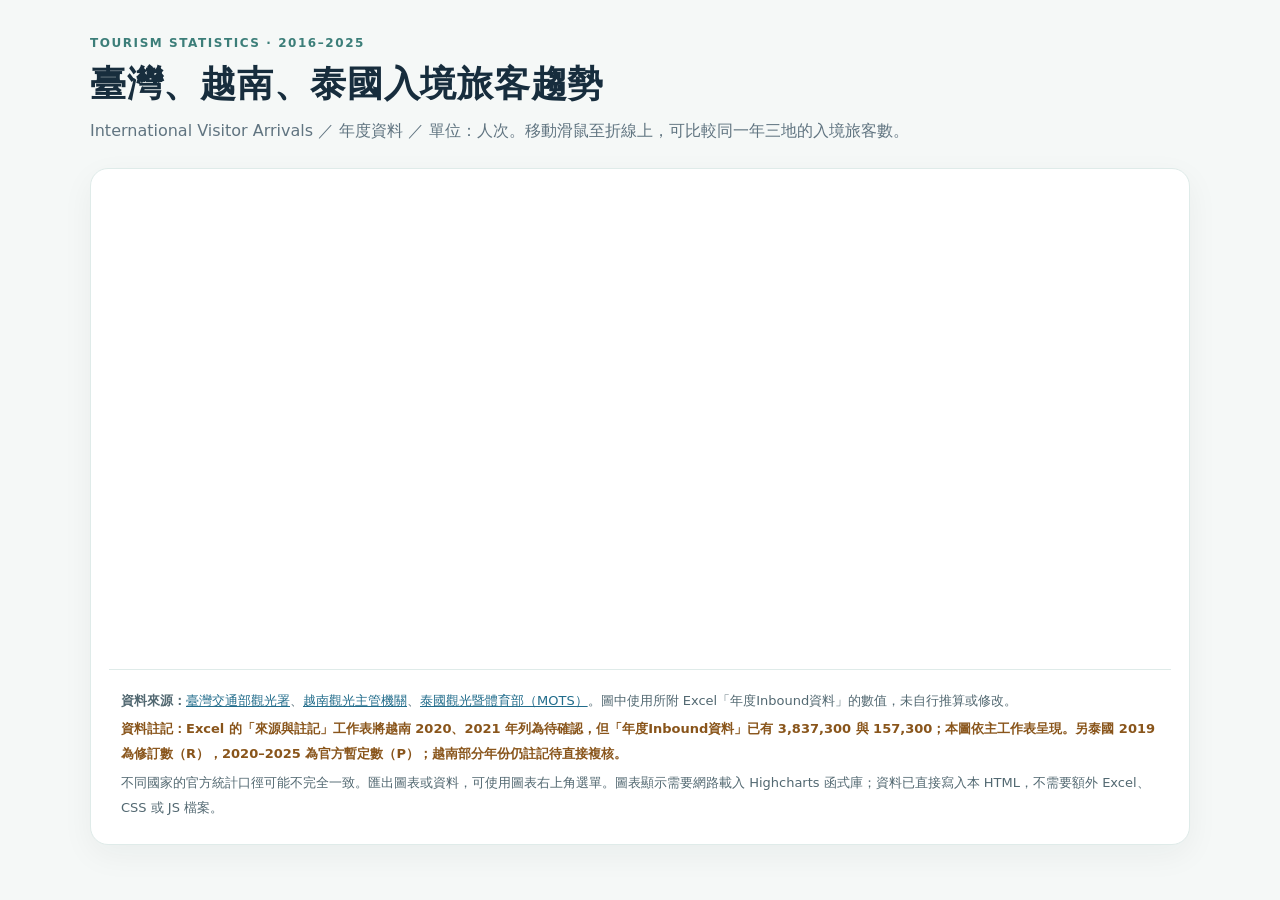
==== g1.html @ a278f2d5 "Add files via upload" ====
<!DOCTYPE html>
<html lang="zh-Hant">
<head>
<meta charset="UTF-8">
<meta name="viewport" content="width=device-width, initial-scale=1.0">
<title>2016–2025 臺灣、越南、泰國入境旅客趨勢｜Highcharts</title>
<script src="https://code.highcharts.com/highcharts.js"></script>
<script src="https://code.highcharts.com/modules/series-label.js"></script>
<script src="https://code.highcharts.com/modules/exporting.js"></script>
<script src="https://code.highcharts.com/modules/export-data.js"></script>
<script src="https://code.highcharts.com/modules/accessibility.js"></script>
<style>
:root{color-scheme:light;--ink:#172d3d;--muted:#607480;--line:#dfebe9;--surface:#fff;--background:#f5f8f7}
*{box-sizing:border-box}body{margin:0;font-family:system-ui,-apple-system,"Noto Sans TC","Microsoft JhengHei",sans-serif;background:var(--background);color:var(--ink)}
.shell{max-width:1140px;margin:36px auto;padding:0 20px}.eyebrow{color:#3c7e79;font-weight:700;font-size:12px;letter-spacing:.13em;text-transform:uppercase}
h1{font-size:clamp(24px,3.4vw,36px);margin:10px 0 8px;letter-spacing:.02em}.subtitle{color:var(--muted);margin:0 0 22px;line-height:1.8}
.chart-panel{background:#fff;border:1px solid var(--line);border-radius:18px;padding:20px 18px 12px;box-shadow:0 10px 32px rgba(16,45,40,.05)}
#container{height:480px;min-width:0}.footnotes{padding:15px 12px 8px;border-top:1px solid var(--line);font-size:13px;color:#526871;line-height:1.9}
.footnotes p{margin:4px 0}.footnotes a{color:#216c8b}.data-status{font-weight:700;color:#89551b}
@media(max-width:600px){.shell{margin:20px auto;padding:0 12px}.chart-panel{padding:10px 8px}#container{height:410px}.footnotes{padding:12px 8px}}
</style>
</head>
<body>
<main class="shell">
<div class="eyebrow">Tourism Statistics · 2016–2025</div>
<h1>臺灣、越南、泰國入境旅客趨勢</h1>
<p class="subtitle">International Visitor Arrivals ／ 年度資料 ／ 單位：人次。移動滑鼠至折線上，可比較同一年三地的入境旅客數。</p>
<section class="chart-panel" aria-label="2016 至 2025 年臺灣、越南、泰國入境旅客折線圖">
<div id="container"></div>
<div class="footnotes">
<p><strong>資料來源：</strong><a href="https://stat.taiwan.net.tw/statistics?action=year" target="_blank" rel="noopener">臺灣交通部觀光署</a>、<a href="https://vietnamtourism.gov.vn/en/statistic/international" target="_blank" rel="noopener">越南觀光主管機關</a>、<a href="https://secretary.mots.go.th/tourism-stat" target="_blank" rel="noopener">泰國觀光暨體育部（MOTS）</a>。圖中使用所附 Excel「年度Inbound資料」的數值，未自行推算或修改。</p>
<p class="data-status">資料註記：Excel 的「來源與註記」工作表將越南 2020、2021 年列為待確認，但「年度Inbound資料」已有 3,837,300 與 157,300；本圖依主工作表呈現。另泰國 2019 為修訂數（R），2020–2025 為官方暫定數（P）；越南部分年份仍註記待直接複核。</p>
<p>不同國家的官方統計口徑可能不完全一致。匯出圖表或資料，可使用圖表右上角選單。圖表顯示需要網路載入 Highcharts 函式庫；資料已直接寫入本 HTML，不需要額外 Excel、CSS 或 JS 檔案。</p>
</div>
</section>
</main>
<script>
const years = [2016, 2017, 2018, 2019, 2020, 2021, 2022, 2023, 2024, 2025];
const visitorSeries = [{"name": "臺灣", "color": "#237b9d", "data": [10690279, 10739601, 11066707, 11864105, 1377861, 140479, 895962, 6486951, 7857686, 8574547]}, {"name": "越南", "color": "#da8c3b", "data": [10012735, 12922151, 15497791, 18008591, 3837300, 157300, 3661222, 12602434, 17583901, 21168291]}, {"name": "泰國", "color": "#437e62", "data": [32529588, 35591978, 38178194, 39916251, 6702396, 427869, 11065226, 28150016, 35545714, 32974321]}];
Highcharts.setOptions({lang:{contextButtonTitle:'圖表選單',downloadPNG:'下載 PNG 圖片',downloadJPEG:'下載 JPEG 圖片',downloadPDF:'下載 PDF',downloadSVG:'下載 SVG',downloadCSV:'下載 CSV',downloadXLS:'下載 XLS',viewData:'檢視資料表',hideData:'隱藏資料表',printChart:'列印圖表',viewFullscreen:'全螢幕檢視',exitFullscreen:'結束全螢幕',numericSymbols:['千','百萬','十億']}});
Highcharts.chart('container', {
 chart:{type:'line',backgroundColor:'transparent',plotBorderColor:'#e0e9e8',plotBorderWidth:1,plotBorderRadius:5,spacingTop:30,spacingBottom:10},
 title:{text:'International Visitor Arrivals（2016–2025）',align:'left',style:{fontSize:'17px',fontWeight:'600',color:'#172d3d'}},
 subtitle:{text:'Taiwan · Vietnam · Thailand',align:'left',style:{color:'#6c8088'}},
 credits:{enabled:false},
 xAxis:{categories:years.map(String),crosshair:{width:1,color:'#a4b9b5',dashStyle:'ShortDash'},title:{text:'年度'},lineWidth:0,tickLength:6,tickColor:'#e6e6e6'},
 yAxis:{min:0,title:{text:'入境旅客人次'},labels:{formatter:function(){return Highcharts.numberFormat(this.value/1000000,0)+' 百萬';}},gridLineColor:'#e8efee'},
 legend:{enabled:true,align:'center',verticalAlign:'bottom',itemStyle:{fontWeight:'500'}},
 tooltip:{shared:true,useHTML:true,backgroundColor:'#fff',borderColor:'#dce8e5',shadow:true,
 formatter:function(){let s='<div style="min-width:205px"><div style="font-weight:700;font-size:14px;padding-bottom:7px;margin-bottom:7px;border-bottom:1px solid #e2ebe9">'+years[this.points[0].point.index]+' 年</div>';this.points.forEach(p=>{s+='<div style="display:flex;align-items:center;justify-content:space-between;gap:18px;margin:5px 0"><span><span style="color:'+p.color+'">●</span> '+p.series.name+'</span><strong>'+Highcharts.numberFormat(p.y,0,'.',',')+'</strong></div>'});return s+'</div>';}},
 plotOptions:{series:{lineWidth:3,marker:{enabled:false,symbol:'circle',radius:4,states:{hover:{enabled:true,radius:6}}},states:{hover:{lineWidthPlus:1}},label:{enabled:false}}},
 accessibility:{description:'顯示2016年至2025年，臺灣、越南、泰國年度入境旅客人次的比較折線圖'},
 exporting:{enabled:true,filename:'International_Visitor_Arrivals_2016_2025'},
 series:visitorSeries
});
</script>
</body>
</html>
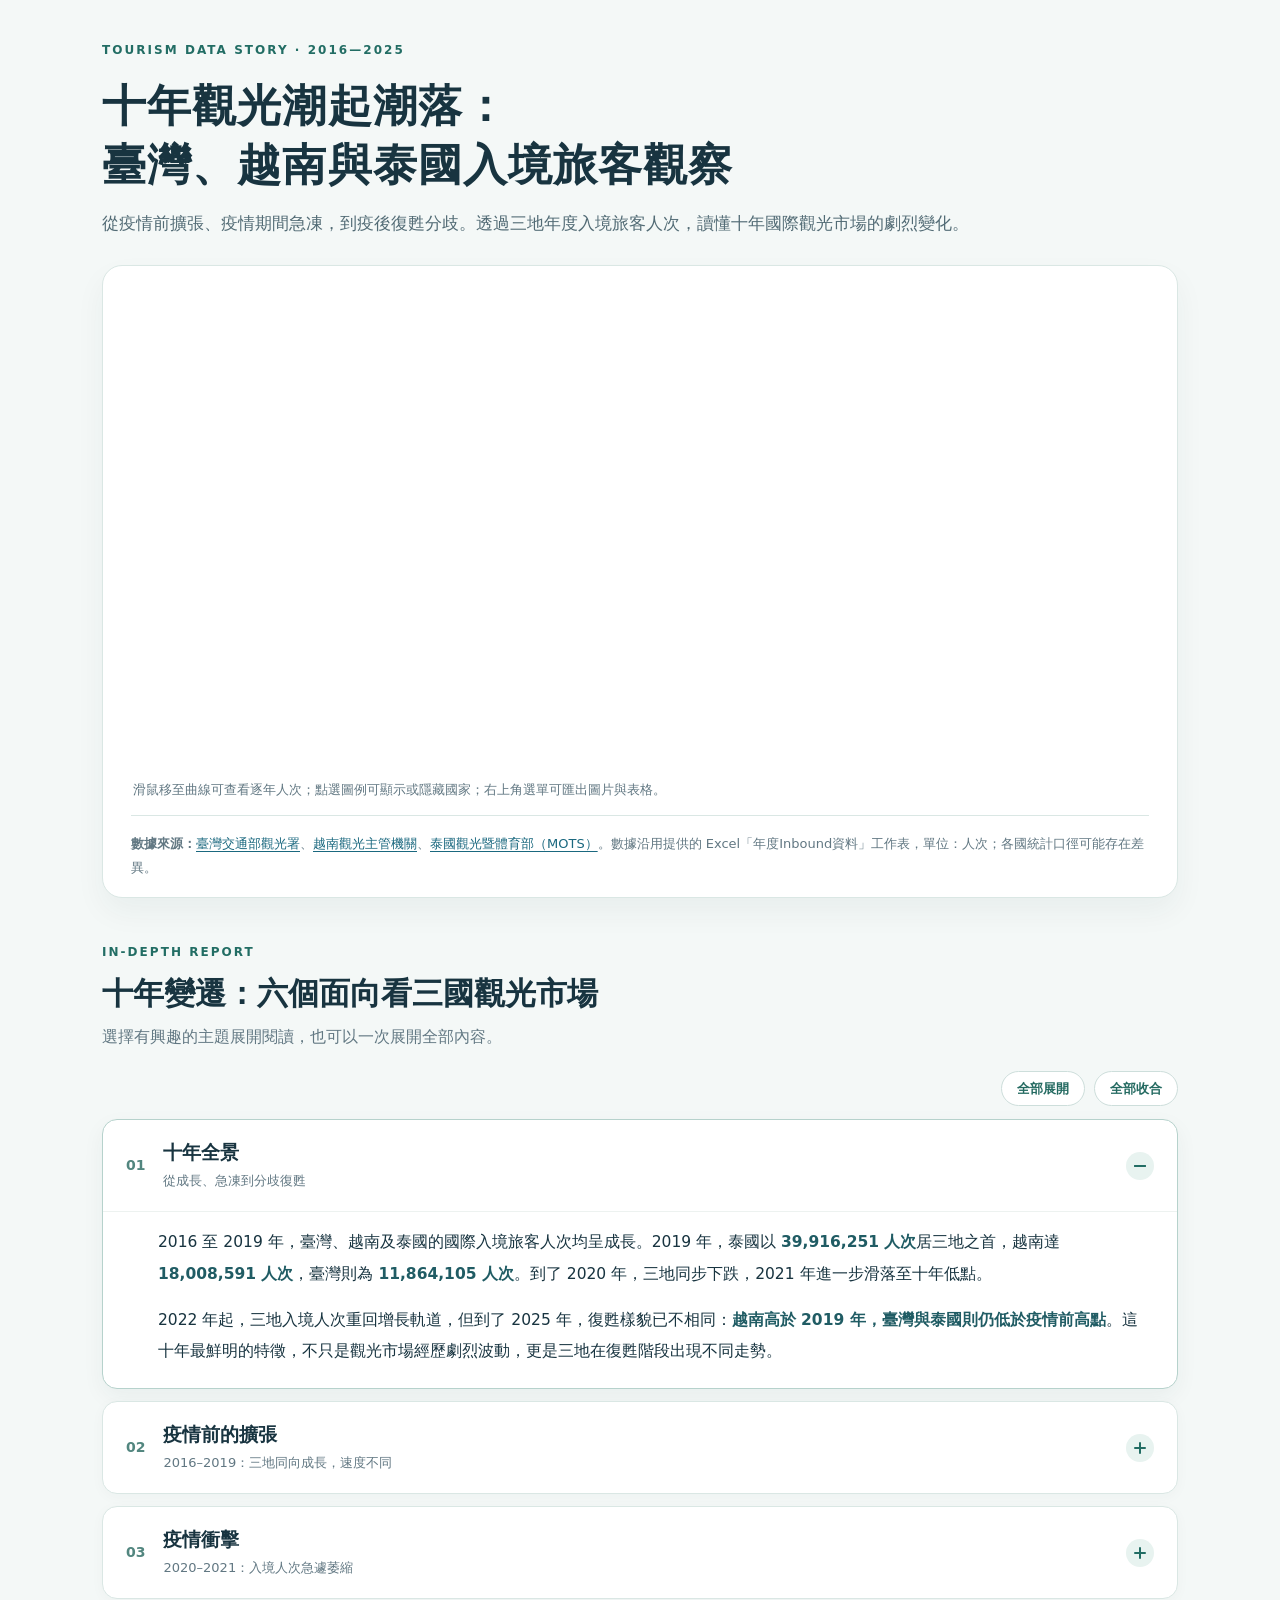
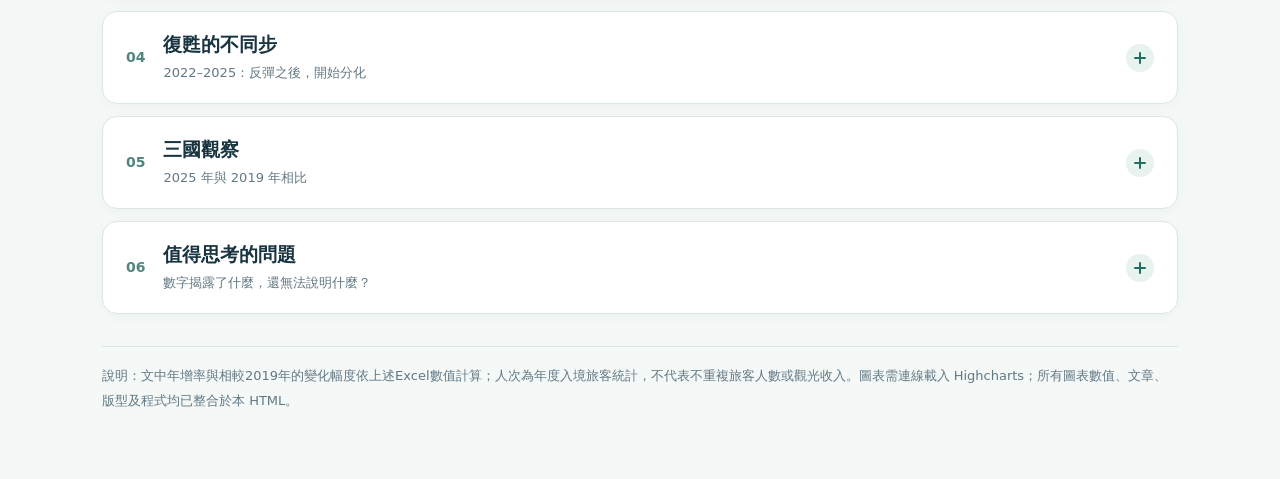
==== commit a99104be: "Add files via upload" ====
--- a/g1.html
+++ b/g1.html
@@ -1,58 +1,34 @@
-<!DOCTYPE html>
-<html lang="zh-Hant">
-<head>
-<meta charset="UTF-8">
-<meta name="viewport" content="width=device-width, initial-scale=1.0">
-<title>2016–2025 臺灣、越南、泰國入境旅客趨勢｜Highcharts</title>
-<script src="https://code.highcharts.com/highcharts.js"></script>
-<script src="https://code.highcharts.com/modules/series-label.js"></script>
-<script src="https://code.highcharts.com/modules/exporting.js"></script>
-<script src="https://code.highcharts.com/modules/export-data.js"></script>
-<script src="https://code.highcharts.com/modules/accessibility.js"></script>
+<!doctype html>
+<html lang="zh-Hant"><head><meta charset="UTF-8"><meta name="viewport" content="width=device-width, initial-scale=1"><meta name="description" content="比較2016至2025年臺灣、越南與泰國的年度入境旅客人次，透過Highcharts互動圖表與分章報導了解十年變化。"><title>十年觀光潮起潮落｜臺灣、越南、泰國入境旅客觀察</title>
+<script src="https://code.highcharts.com/highcharts.js"></script><script src="https://code.highcharts.com/modules/series-label.js"></script><script src="https://code.highcharts.com/modules/exporting.js"></script><script src="https://code.highcharts.com/modules/export-data.js"></script><script src="https://code.highcharts.com/modules/accessibility.js"></script>
 <style>
-:root{color-scheme:light;--ink:#172d3d;--muted:#607480;--line:#dfebe9;--surface:#fff;--background:#f5f8f7}
-*{box-sizing:border-box}body{margin:0;font-family:system-ui,-apple-system,"Noto Sans TC","Microsoft JhengHei",sans-serif;background:var(--background);color:var(--ink)}
-.shell{max-width:1140px;margin:36px auto;padding:0 20px}.eyebrow{color:#3c7e79;font-weight:700;font-size:12px;letter-spacing:.13em;text-transform:uppercase}
-h1{font-size:clamp(24px,3.4vw,36px);margin:10px 0 8px;letter-spacing:.02em}.subtitle{color:var(--muted);margin:0 0 22px;line-height:1.8}
-.chart-panel{background:#fff;border:1px solid var(--line);border-radius:18px;padding:20px 18px 12px;box-shadow:0 10px 32px rgba(16,45,40,.05)}
-#container{height:480px;min-width:0}.footnotes{padding:15px 12px 8px;border-top:1px solid var(--line);font-size:13px;color:#526871;line-height:1.9}
-.footnotes p{margin:4px 0}.footnotes a{color:#216c8b}.data-status{font-weight:700;color:#89551b}
-@media(max-width:600px){.shell{margin:20px auto;padding:0 12px}.chart-panel{padding:10px 8px}#container{height:410px}.footnotes{padding:12px 8px}}
-</style>
-</head>
-<body>
-<main class="shell">
-<div class="eyebrow">Tourism Statistics · 2016–2025</div>
-<h1>臺灣、越南、泰國入境旅客趨勢</h1>
-<p class="subtitle">International Visitor Arrivals ／ 年度資料 ／ 單位：人次。移動滑鼠至折線上，可比較同一年三地的入境旅客數。</p>
-<section class="chart-panel" aria-label="2016 至 2025 年臺灣、越南、泰國入境旅客折線圖">
-<div id="container"></div>
-<div class="footnotes">
-<p><strong>資料來源：</strong><a href="https://stat.taiwan.net.tw/statistics?action=year" target="_blank" rel="noopener">臺灣交通部觀光署</a>、<a href="https://vietnamtourism.gov.vn/en/statistic/international" target="_blank" rel="noopener">越南觀光主管機關</a>、<a href="https://secretary.mots.go.th/tourism-stat" target="_blank" rel="noopener">泰國觀光暨體育部（MOTS）</a>。圖中使用所附 Excel「年度Inbound資料」的數值，未自行推算或修改。</p>
-<p class="data-status">資料註記：Excel 的「來源與註記」工作表將越南 2020、2021 年列為待確認，但「年度Inbound資料」已有 3,837,300 與 157,300；本圖依主工作表呈現。另泰國 2019 為修訂數（R），2020–2025 為官方暫定數（P）；越南部分年份仍註記待直接複核。</p>
-<p>不同國家的官方統計口徑可能不完全一致。匯出圖表或資料，可使用圖表右上角選單。圖表顯示需要網路載入 Highcharts 函式庫；資料已直接寫入本 HTML，不需要額外 Excel、CSS 或 JS 檔案。</p>
-</div>
-</section>
-</main>
+:root{--ink:#183440;--muted:#627883;--line:#dae7e4;--bg:#f4f8f7;--green:#226d64;--card:#fff;--blue:#2586ad;--orange:#e19b4f;--teal:#39836b;color-scheme:light}*{box-sizing:border-box}html{scroll-behavior:smooth}body{margin:0;background:var(--bg);color:var(--ink);font-family:system-ui,-apple-system,"Noto Sans TC","Microsoft JhengHei",sans-serif;line-height:1.8}.shell{max-width:1120px;margin:0 auto;padding:40px 22px 65px}.eyebrow{font-size:12px;font-weight:800;letter-spacing:.17em;color:var(--green)}h1{font-size:clamp(29px,4vw,44px);line-height:1.35;letter-spacing:.025em;margin:14px 0}.lead{max-width:890px;color:#526b75;font-size:17px;margin:0 0 26px}.panel{background:#fff;border:1px solid var(--line);border-radius:20px;box-shadow:0 14px 30px rgba(19,64,57,.05)}.chart-panel{padding:22px 23px 18px}#container{height:485px;min-width:0}.chart-hint{font-size:13px;color:var(--muted);margin:5px 7px 14px}.source-line{border-top:1px solid var(--line);padding-top:16px;margin:4px 5px 0;font-size:13px;color:var(--muted)}a{color:#1a687f;text-underline-offset:3px}a:hover{color:#10445c}.story-header{margin:44px 0 19px}.story-header h2{font-size:clamp(23px,3vw,31px);line-height:1.4;margin:8px 0}.story-header p{margin:0;color:var(--muted)}.accordion-actions{display:flex;justify-content:flex-end;gap:9px;margin:0 0 13px}.text-btn{font:inherit;font-size:13px;font-weight:700;border:1px solid #cddedb;border-radius:999px;background:white;color:#246a61;padding:5px 15px;cursor:pointer}.text-btn:hover{background:#eaf3f0}.accordion-list{display:grid;gap:12px}.accordion-item{background:#fff;border:1px solid var(--line);border-radius:15px;overflow:hidden;box-shadow:0 3px 14px rgba(23,60,56,.03)}.accordion-item[open]{border-color:#b6d2cc;box-shadow:0 8px 22px rgba(23,60,56,.05)}summary{list-style:none;display:flex;align-items:center;justify-content:space-between;gap:15px;padding:19px 23px;cursor:pointer}summary::-webkit-details-marker{display:none}summary:focus-visible,.text-btn:focus-visible{outline:3px solid #6caaa0;outline-offset:2px}.summary-left{display:flex;align-items:center;gap:18px;min-width:0}.section-number{font-size:14px;font-weight:800;color:#52867f;flex-shrink:0}.accordion-title{display:block;font-size:19px;font-weight:750;line-height:1.4}.accordion-subtitle{display:block;color:var(--muted);font-size:13px;margin-top:3px}.toggle-icon{width:28px;height:28px;border-radius:50%;background:#e8f3f0;position:relative;flex-shrink:0}.toggle-icon:before,.toggle-icon:after{content:"";position:absolute;top:13px;left:8px;width:12px;height:2px;background:var(--green);border-radius:3px}.toggle-icon:after{transform:rotate(90deg);transition:transform .18s}.accordion-item[open] .toggle-icon:after{transform:rotate(0)}.accordion-body{padding:0 26px 21px 55px;border-top:1px solid #edf2f0;font-size:15.5px;line-height:2.02}.accordion-body p{margin:15px 0 0}.accordion-body strong{color:#205c64}.country-grid{display:grid;grid-template-columns:repeat(3,minmax(0,1fr));gap:13px;margin-top:21px}.country-card{border-radius:12px;background:#f5faf8;border:1px solid #e1eeeb;padding:18px}.country-card>strong{display:block;font-size:clamp(17px,2vw,22px);font-variant-numeric:tabular-nums;white-space:nowrap}.country-card small{display:block;color:var(--muted);font-size:12px}.country-card p{font-size:13px;line-height:1.8}.country-name{display:block;font-size:14px;font-weight:800;margin-bottom:8px}.tw{color:var(--blue)}.vn{color:#b57325}.th{color:var(--teal)}.ending{font-weight:700;color:#28695e}.page-footer{margin-top:32px;font-size:13px;color:var(--muted);line-height:1.9;border-top:1px solid #d9e6e2;padding-top:17px} @media(max-width:650px){.shell{padding:23px 12px 42px}.lead{font-size:15px}.chart-panel{padding:14px 8px 12px}#container{height:420px}.story-header{margin-top:33px}summary{padding:16px 14px}.summary-left{gap:10px}.accordion-title{font-size:17px}.accordion-subtitle{font-size:12px}.accordion-body{padding:0 17px 19px;font-size:14.5px}.country-grid{grid-template-columns:1fr}.country-card>strong{font-size:22px}}
+</style></head><body>
+<main class="shell"><div class="eyebrow">TOURISM DATA STORY · 2016—2025</div><h1>十年觀光潮起潮落：<br>臺灣、越南與泰國入境旅客觀察</h1><p class="lead">從疫情前擴張、疫情期間急凍，到疫後復甦分歧。透過三地年度入境旅客人次，讀懂十年國際觀光市場的劇烈變化。</p>
+<section class="panel chart-panel" aria-label="2016至2025年入境旅客互動折線圖"><div id="container"></div><p class="chart-hint">滑鼠移至曲線可查看逐年人次；點選圖例可顯示或隱藏國家；右上角選單可匯出圖片與表格。</p><p class="source-line"><strong>數據來源：</strong><a href="https://stat.taiwan.net.tw/statistics?action=year" target="_blank" rel="noopener noreferrer">臺灣交通部觀光署</a>、<a href="https://vietnamtourism.gov.vn/en/statistic/international" target="_blank" rel="noopener noreferrer">越南觀光主管機關</a>、<a href="https://secretary.mots.go.th/tourism-stat" target="_blank" rel="noopener noreferrer">泰國觀光暨體育部（MOTS）</a>。數據沿用提供的 Excel「年度Inbound資料」工作表，單位：人次；各國統計口徑可能存在差異。</p></section>
+<section aria-labelledby="story-title"><div class="story-header"><div class="eyebrow">IN-DEPTH REPORT</div><h2 id="story-title">十年變遷：六個面向看三國觀光市場</h2><p>選擇有興趣的主題展開閱讀，也可以一次展開全部內容。</p></div><div class="accordion-actions"><button class="text-btn" id="expandAll" type="button">全部展開</button><button class="text-btn" id="collapseAll" type="button">全部收合</button></div><div class="accordion-list"><details class="accordion-item" id="overview" open>
+<summary><span class="summary-left"><span class="section-number">01</span><span><span class="accordion-title">十年全景</span><span class="accordion-subtitle">從成長、急凍到分歧復甦</span></span></span><span class="toggle-icon" aria-hidden="true"></span></summary>
+<div class="accordion-body"><p>2016 至 2019 年，臺灣、越南及泰國的國際入境旅客人次均呈成長。2019 年，泰國以 <strong>39,916,251 人次</strong>居三地之首，越南達 <strong>18,008,591 人次</strong>，臺灣則為 <strong>11,864,105 人次</strong>。到了 2020 年，三地同步下跌，2021 年進一步滑落至十年低點。</p><p>2022 年起，三地入境人次重回增長軌道，但到了 2025 年，復甦樣貌已不相同：<strong>越南高於 2019 年，臺灣與泰國則仍低於疫情前高點</strong>。這十年最鮮明的特徵，不只是觀光市場經歷劇烈波動，更是三地在復甦階段出現不同走勢。</p></div></details>
+<details class="accordion-item" id="pre" >
+<summary><span class="summary-left"><span class="section-number">02</span><span><span class="accordion-title">疫情前的擴張</span><span class="accordion-subtitle">2016–2019：三地同向成長，速度不同</span></span></span><span class="toggle-icon" aria-hidden="true"></span></summary>
+<div class="accordion-body"><p>疫情前四年間，越南的入境旅客從 <strong>10,012,735</strong> 增至 <strong>18,008,591</strong> 人次，累計增加 <strong>+79.9%</strong>；泰國由 <strong>32,529,588</strong> 增至 <strong>39,916,251</strong> 人次，增幅 <strong>+22.7%</strong>；臺灣則從 <strong>10,690,279</strong> 增至 <strong>11,864,105</strong> 人次，增幅 <strong>+11.0%</strong>。</p><p>若以<strong>絕對人次</strong>衡量，泰國一直是三地最大的入境市場；若以<strong>成長比例</strong>衡量，越南在 2016 至 2019 年的增長尤為突出。兩種觀察角度呈現不同的市場故事。</p></div></details>
+<details class="accordion-item" id="pandemic" >
+<summary><span class="summary-left"><span class="section-number">03</span><span><span class="accordion-title">疫情衝擊</span><span class="accordion-subtitle">2020–2021：入境人次急遽萎縮</span></span></span><span class="toggle-icon" aria-hidden="true"></span></summary>
+<div class="accordion-body"><p>2020 年，臺灣入境旅客為 <strong>1,377,861</strong> 人次，越南 <strong>3,837,300</strong> 人次，泰國 <strong>6,702,396</strong> 人次。相較 2019 年，三地分別減少 <strong>88.4%</strong>、<strong>78.7%</strong> 與 <strong>83.2%</strong>。</p><p>2021 年更跌至十年谷底：臺灣 <strong>140,479</strong> 人次、越南 <strong>157,300</strong> 人次、泰國 <strong>427,869</strong> 人次；相較 2019 年，三地均減少約 <strong>99%</strong>。COVID-19 疫情期間的跨境旅行限制，是理解這段斷崖式變化的重要背景。</p></div></details>
+<details class="accordion-item" id="recovery" >
+<summary><span class="summary-left"><span class="section-number">04</span><span><span class="accordion-title">復甦的不同步</span><span class="accordion-subtitle">2022–2025：反彈之後，開始分化</span></span></span><span class="toggle-icon" aria-hidden="true"></span></summary>
+<div class="accordion-body"><p>2022 年起，三地入境人次均從低點回升。泰國在 2023 年回到 <strong>28,150,016</strong> 人次，2024 年升至 <strong>35,545,714</strong> 人次，但 2025 年降為 <strong>32,974,321</strong>，較前一年減少 <strong>7.2%</strong>。</p><p>越南的復甦延續至 2025 年：由 2023 年的 <strong>12,602,434</strong> 人次，增至 2024 年 <strong>17,583,901</strong> 人次及 2025 年 <strong>21,168,291</strong> 人次，2025 年年增 <strong>+20.4%</strong>。臺灣則在 2023 年回升至 <strong>6,486,951</strong> 人次，2024 年為 <strong>7,857,686</strong>，2025 年進一步增至 <strong>8,574,547</strong>，年增 <strong>+9.1%</strong>。</p><p>因此，單看疫後「是否恢復增長」還不夠；比較<strong>成長持續性</strong>與<strong>是否跨越疫情前基準</strong>，才能看出差異。</p></div></details>
+<details class="accordion-item" id="countries" >
+<summary><span class="summary-left"><span class="section-number">05</span><span><span class="accordion-title">三國觀察</span><span class="accordion-subtitle">2025 年與 2019 年相比</span></span></span><span class="toggle-icon" aria-hidden="true"></span></summary>
+<div class="accordion-body"><div class="country-grid"><div class="country-card"><span class="country-name tw">臺灣</span><strong>8,574,547</strong><small>2025 年入境人次</small><p>相較 2019 年 <b>-27.7%</b>。連續三年回升，但尚未返回疫情前水準。</p></div><div class="country-card"><span class="country-name vn">越南</span><strong>21,168,291</strong><small>2025 年入境人次</small><p>相較 2019 年 <b>+17.5%</b>。是三地中，2025 年唯一高於 2019 年的市場。</p></div><div class="country-card"><span class="country-name th">泰國</span><strong>32,974,321</strong><small>2025 年入境人次</small><p>相較 2019 年 <b>-17.4%</b>。入境規模仍居三地之首，但 2025 年較 2024 年回落。</p></div></div><p>值得區分的是，<strong>規模最大</strong>、<strong>增長最快</strong>與<strong>最早超過 2019 年基準</strong>不是同一個概念。泰國維持最大規模，而越南在這段期間呈現較顯著的相對擴張。</p></div></details>
+<details class="accordion-item" id="takeaways" >
+<summary><span class="summary-left"><span class="section-number">06</span><span><span class="accordion-title">值得思考的問題</span><span class="accordion-subtitle">數字揭露了什麼，還無法說明什麼？</span></span></span><span class="toggle-icon" aria-hidden="true"></span></summary>
+<div class="accordion-body"><p>這組資料清楚說明三地入境旅客的<strong>規模、年度變動及復甦程度</strong>，但僅憑年度入境人次，還無法推斷旅客停留天數、平均消費、觀光收入、來源市場結構，或政策與行銷活動各自造成多少影響。</p><p>閱讀圖表時，可以進一步思考：為何越南在 2025 年已超過 2019 年，臺灣和泰國卻尚未達到？泰國 2025 年的下降，是由哪些客源市場或旅遊條件改變所致？若要深入解答，還需要加入各國官方公布的客源地、入境目的、住宿與觀光收益等資料。</p><p class="ending">十年的入境人次曲線，提供了觀察國際觀光市場變動的起點，而不是所有問題的答案。</p></div></details></div></section>
+<footer class="page-footer">說明：文中年增率與相較2019年的變化幅度依上述Excel數值計算；人次為年度入境旅客統計，不代表不重複旅客人數或觀光收入。圖表需連線載入 Highcharts；所有圖表數值、文章、版型及程式均已整合於本 HTML。</footer></main>
 <script>
-const years = [2016, 2017, 2018, 2019, 2020, 2021, 2022, 2023, 2024, 2025];
-const visitorSeries = [{"name": "臺灣", "color": "#237b9d", "data": [10690279, 10739601, 11066707, 11864105, 1377861, 140479, 895962, 6486951, 7857686, 8574547]}, {"name": "越南", "color": "#da8c3b", "data": [10012735, 12922151, 15497791, 18008591, 3837300, 157300, 3661222, 12602434, 17583901, 21168291]}, {"name": "泰國", "color": "#437e62", "data": [32529588, 35591978, 38178194, 39916251, 6702396, 427869, 11065226, 28150016, 35545714, 32974321]}];
+const years=[2016, 2017, 2018, 2019, 2020, 2021, 2022, 2023, 2024, 2025];
+const visitorSeries=[{"name": "臺灣", "color": "#2586ad", "data": [10690279, 10739601, 11066707, 11864105, 1377861, 140479, 895962, 6486951, 7857686, 8574547]}, {"name": "越南", "color": "#e19b4f", "data": [10012735, 12922151, 15497791, 18008591, 3837300, 157300, 3661222, 12602434, 17583901, 21168291]}, {"name": "泰國", "color": "#39836b", "data": [32529588, 35591978, 38178194, 39916251, 6702396, 427869, 11065226, 28150016, 35545714, 32974321]}];
 Highcharts.setOptions({lang:{contextButtonTitle:'圖表選單',downloadPNG:'下載 PNG 圖片',downloadJPEG:'下載 JPEG 圖片',downloadPDF:'下載 PDF',downloadSVG:'下載 SVG',downloadCSV:'下載 CSV',downloadXLS:'下載 XLS',viewData:'檢視資料表',hideData:'隱藏資料表',printChart:'列印圖表',viewFullscreen:'全螢幕檢視',exitFullscreen:'結束全螢幕',numericSymbols:['千','百萬','十億']}});
-Highcharts.chart('container', {
- chart:{type:'line',backgroundColor:'transparent',plotBorderColor:'#e0e9e8',plotBorderWidth:1,plotBorderRadius:5,spacingTop:30,spacingBottom:10},
- title:{text:'International Visitor Arrivals（2016–2025）',align:'left',style:{fontSize:'17px',fontWeight:'600',color:'#172d3d'}},
- subtitle:{text:'Taiwan · Vietnam · Thailand',align:'left',style:{color:'#6c8088'}},
- credits:{enabled:false},
- xAxis:{categories:years.map(String),crosshair:{width:1,color:'#a4b9b5',dashStyle:'ShortDash'},title:{text:'年度'},lineWidth:0,tickLength:6,tickColor:'#e6e6e6'},
- yAxis:{min:0,title:{text:'入境旅客人次'},labels:{formatter:function(){return Highcharts.numberFormat(this.value/1000000,0)+' 百萬';}},gridLineColor:'#e8efee'},
- legend:{enabled:true,align:'center',verticalAlign:'bottom',itemStyle:{fontWeight:'500'}},
- tooltip:{shared:true,useHTML:true,backgroundColor:'#fff',borderColor:'#dce8e5',shadow:true,
- formatter:function(){let s='<div style="min-width:205px"><div style="font-weight:700;font-size:14px;padding-bottom:7px;margin-bottom:7px;border-bottom:1px solid #e2ebe9">'+years[this.points[0].point.index]+' 年</div>';this.points.forEach(p=>{s+='<div style="display:flex;align-items:center;justify-content:space-between;gap:18px;margin:5px 0"><span><span style="color:'+p.color+'">●</span> '+p.series.name+'</span><strong>'+Highcharts.numberFormat(p.y,0,'.',',')+'</strong></div>'});return s+'</div>';}},
- plotOptions:{series:{lineWidth:3,marker:{enabled:false,symbol:'circle',radius:4,states:{hover:{enabled:true,radius:6}}},states:{hover:{lineWidthPlus:1}},label:{enabled:false}}},
- accessibility:{description:'顯示2016年至2025年，臺灣、越南、泰國年度入境旅客人次的比較折線圖'},
- exporting:{enabled:true,filename:'International_Visitor_Arrivals_2016_2025'},
- series:visitorSeries
-});
-</script>
-</body>
-</html>
+Highcharts.chart('container',{chart:{type:'line',backgroundColor:'transparent',plotBorderColor:'#e1e9e8',plotBorderWidth:1,plotBorderRadius:5,spacingTop:24},title:{text:'International Visitor Arrivals（2016–2025）',align:'left',style:{fontSize:'17px',fontWeight:'650',color:'#183440'}},subtitle:{text:'Taiwan · Vietnam · Thailand',align:'left',style:{color:'#627883'}},credits:{enabled:false},xAxis:{categories:years.map(String),crosshair:{width:1,color:'#a5beb6',dashStyle:'ShortDash'},title:{text:'年度'},lineWidth:0},yAxis:{min:0,title:{text:'入境旅客人次'},labels:{formatter:function(){return Highcharts.numberFormat(this.value/1e6,0)+' 百萬';}},gridLineColor:'#e8efee'},legend:{enabled:true,align:'center',verticalAlign:'bottom',itemStyle:{fontWeight:'500'}},tooltip:{shared:true,useHTML:true,formatter:function(){let s='<div style="min-width:215px"><div style="font-weight:700;font-size:14px;padding-bottom:7px;margin-bottom:7px;border-bottom:1px solid #e2ebe9">'+years[this.points[0].point.index]+' 年</div>';this.points.forEach(p=>{s+='<div style="display:flex;align-items:center;justify-content:space-between;gap:18px;margin:5px 0"><span><span style="color:'+p.color+'">●</span> '+p.series.name+'</span><strong>'+Highcharts.numberFormat(p.y,0,'.',',')+'</strong></div>'});return s+'</div>';},backgroundColor:'#fff',borderColor:'#dce8e5'},plotOptions:{series:{lineWidth:3,marker:{enabled:false,symbol:'circle',radius:4,states:{hover:{enabled:true,radius:6}}},states:{hover:{lineWidthPlus:1}}}},accessibility:{description:'2016至2025年臺灣、越南與泰國國際入境旅客的年度比較'},exporting:{enabled:true,filename:'International_Visitor_Arrivals_2016_2025'},series:visitorSeries});
+const sections=[...document.querySelectorAll('.accordion-item')];document.getElementById('expandAll').addEventListener('click',()=>sections.forEach(x=>x.open=true));document.getElementById('collapseAll').addEventListener('click',()=>sections.forEach(x=>x.open=false));
+</script></body></html>
